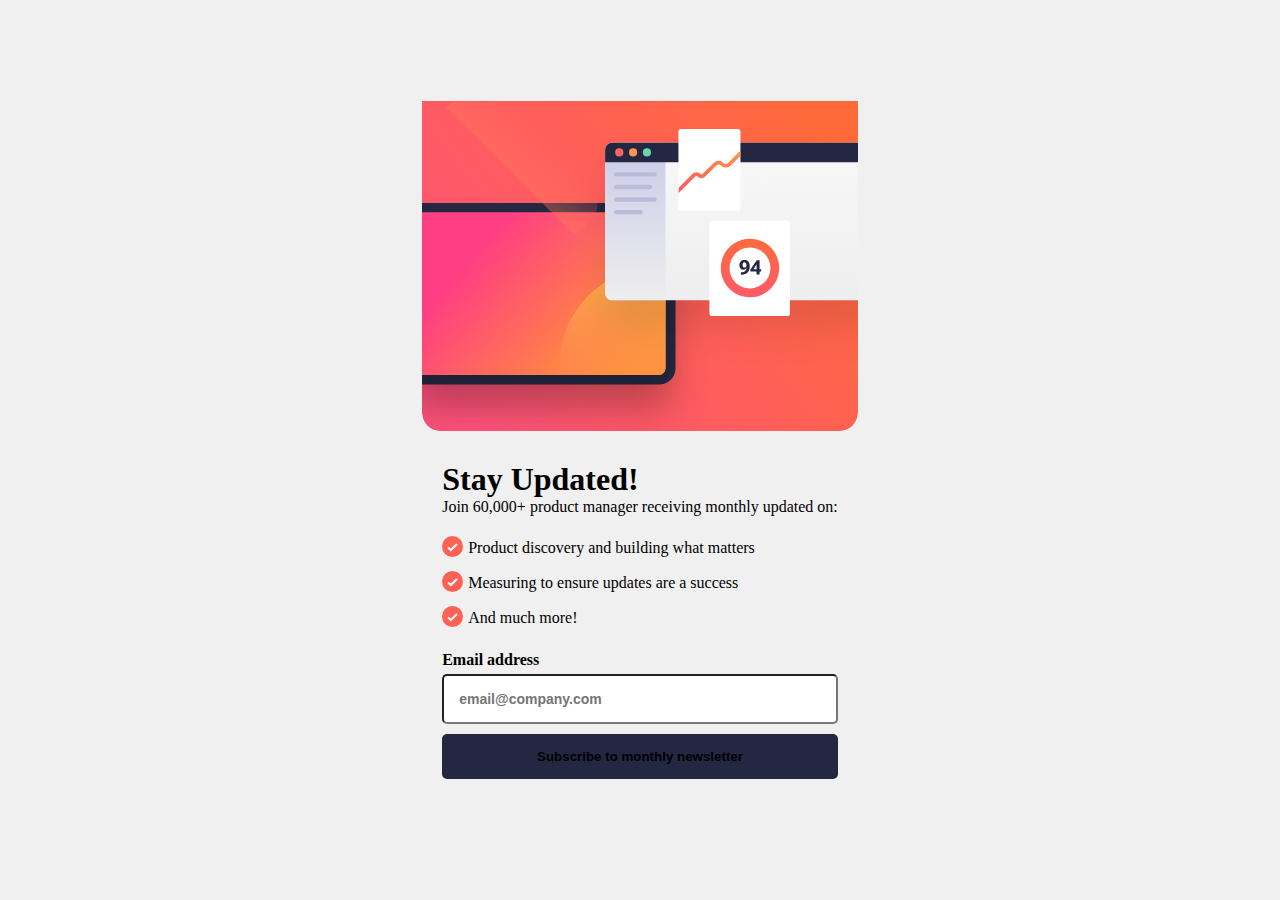
==== index.html @ 48703f50 "first commit" ====
<!DOCTYPE html>
<html lang="en">
  <head>
    <meta charset="UTF-8" />
    <meta name="viewport" content="width=device-width, initial-scale=1.0" />
    <link rel="stylesheet" href="css/style.css" />
    <link
      href="https://fonts.googleapis.com/css2?family=Poppins:wght@300;400;500;600&display=swap"
      rel="stylesheet"
    />
    <title>News letter sign-up form</title>
  </head>
  <body>
    <div class="main-container">
      <img src="images/illustration-sign-up-mobile.svg" alt="" />

      <div class="card-container">
        <h1>Stay Updated!</h1>

        <p>Join 60,000+ product manager receiving monthly updated on:</p>

        <div class="card">
          <div class="card-flex">
            <div>
              <img src="images/icon-list.svg" alt="" />
            </div>
            <p>Product discovery and building what matters</p>
          </div>

          <div class="card-flex">
            <div>
              <img src="images/icon-list.svg" alt="" />
            </div>
            <p>Measuring to ensure updates are a success</p>
          </div>

          <div class="card-flex">
            <div>
              <img src="images/icon-list.svg" alt="" />
            </div>
            <p>And much more!</p>
          </div>

          <div class="email">
            <p class="bold">Email address</p>
            <div class="email-text">
              <input type="text" placeholder="email@company.com" />
            </div>
          </div>

          <button>Subscribe to monthly newsletter</button>
        </div>
      </div>
    </div>
  </body>
</html>
---- css/style.css ----
* {
  margin: 0;
  padding: 0;
  box-sizing: border-box;
}

:root {
  --font-family: "Poppins", sans-serif;
  --main-container: flex;
  --card-container: flex;
  --card-flex: flex;
}

body {
  background-color: #F0F0F0;
  display: grid;
  place-items: center;
  height: 100vh;
}

.main-container {
  display: flex;
  flex-direction: column;
  gap: 10px;
}

.card-container {
  display: flex;
  flex-direction: column;
  padding: 20px;
}

.card {
  display: flex;
  flex-direction: column;
  gap: 10px;
  padding-top: 20px;
}
.card .card-flex {
  display: flex;
  align-items: center;
  gap: 5px;
}

.email {
  display: flex;
  flex-direction: column;
  gap: 5px;
  padding-top: 10px;
}
.email .bold {
  font-weight: 600;
}
.email input {
  width: 100%;
  padding: 15px;
  border-radius: 5px;
  font-size: 14px;
  font-weight: 600;
}

button {
  background-color: #232742;
  padding: 15px;
  font-weight: 600;
  border: none;
  border-radius: 5px;
}/*# sourceMappingURL=style.css.map */
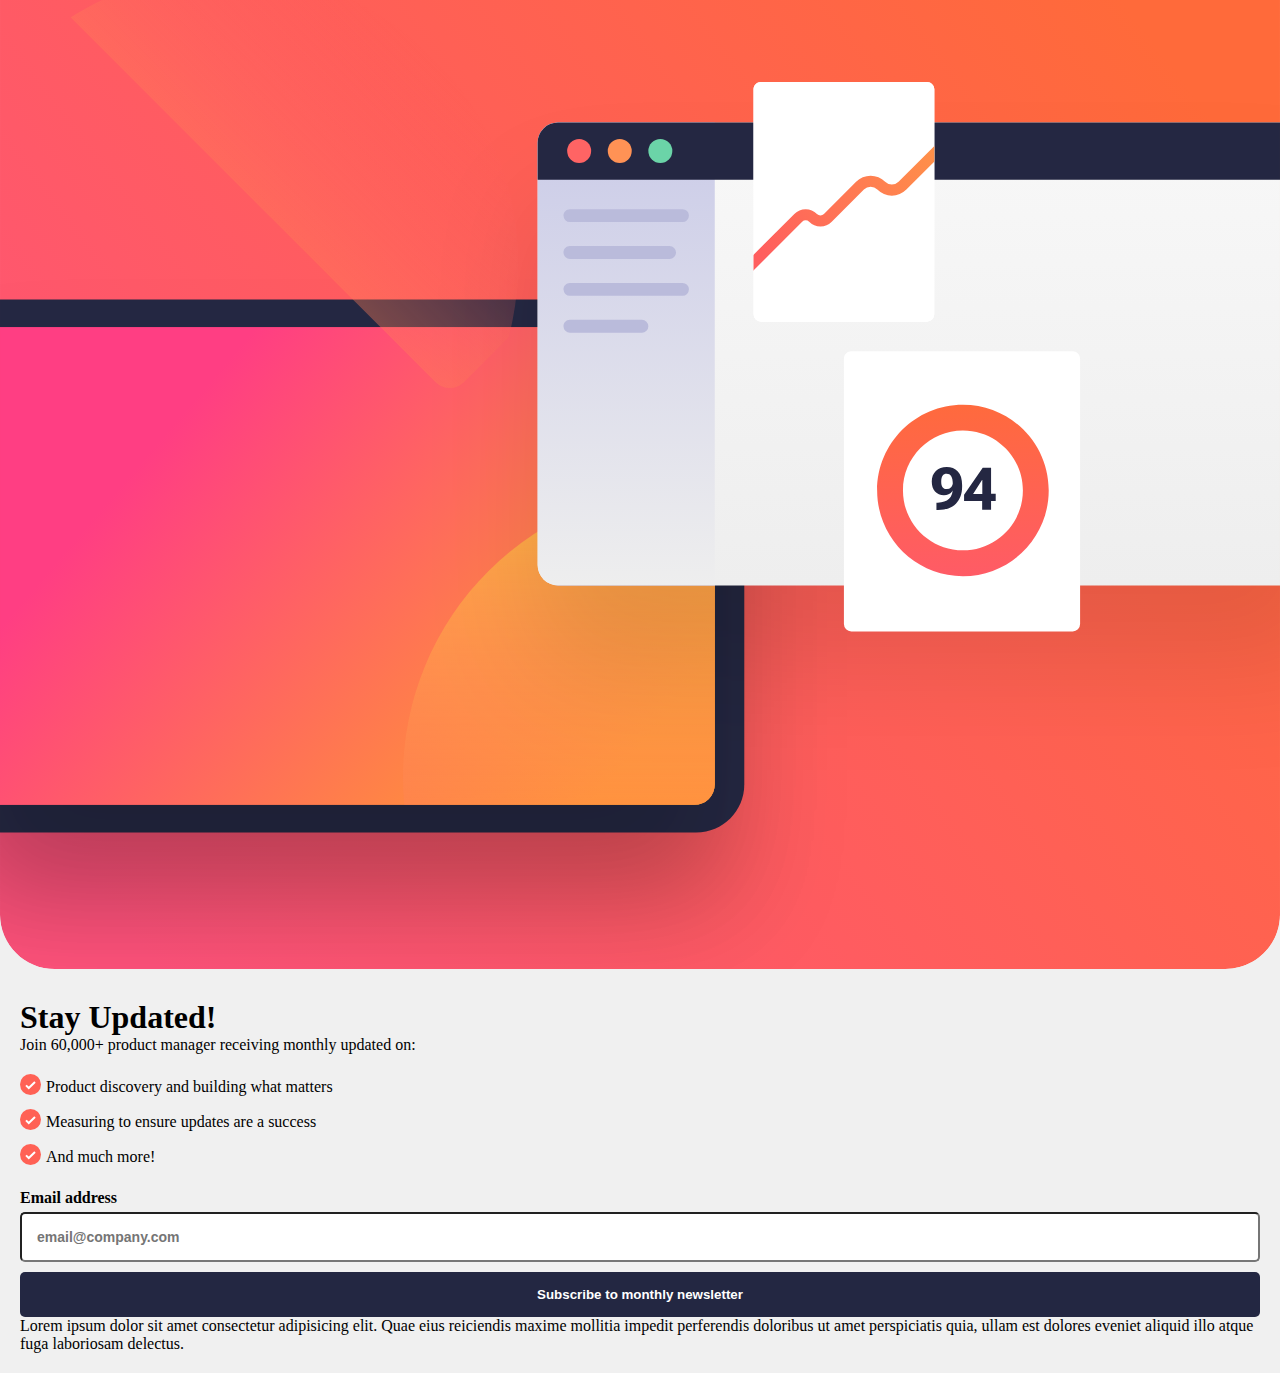
==== commit aca9427f: "first commit" ====
--- a/index.html
+++ b/index.html
@@ -50,6 +50,12 @@
 
           <button>Subscribe to monthly newsletter</button>
         </div>
+        <div>
+          Lorem ipsum dolor sit amet consectetur adipisicing elit. Quae eius
+          reiciendis maxime mollitia impedit perferendis doloribus ut amet
+          perspiciatis quia, ullam est dolores eveniet aliquid illo atque fuga
+          laboriosam delectus.
+        </div>
       </div>
     </div>
   </body>
--- a/css/style.css
+++ b/css/style.css
@@ -65,4 +65,5 @@
   font-weight: 600;
   border: none;
   border-radius: 5px;
+  color: white;
 }/*# sourceMappingURL=style.css.map */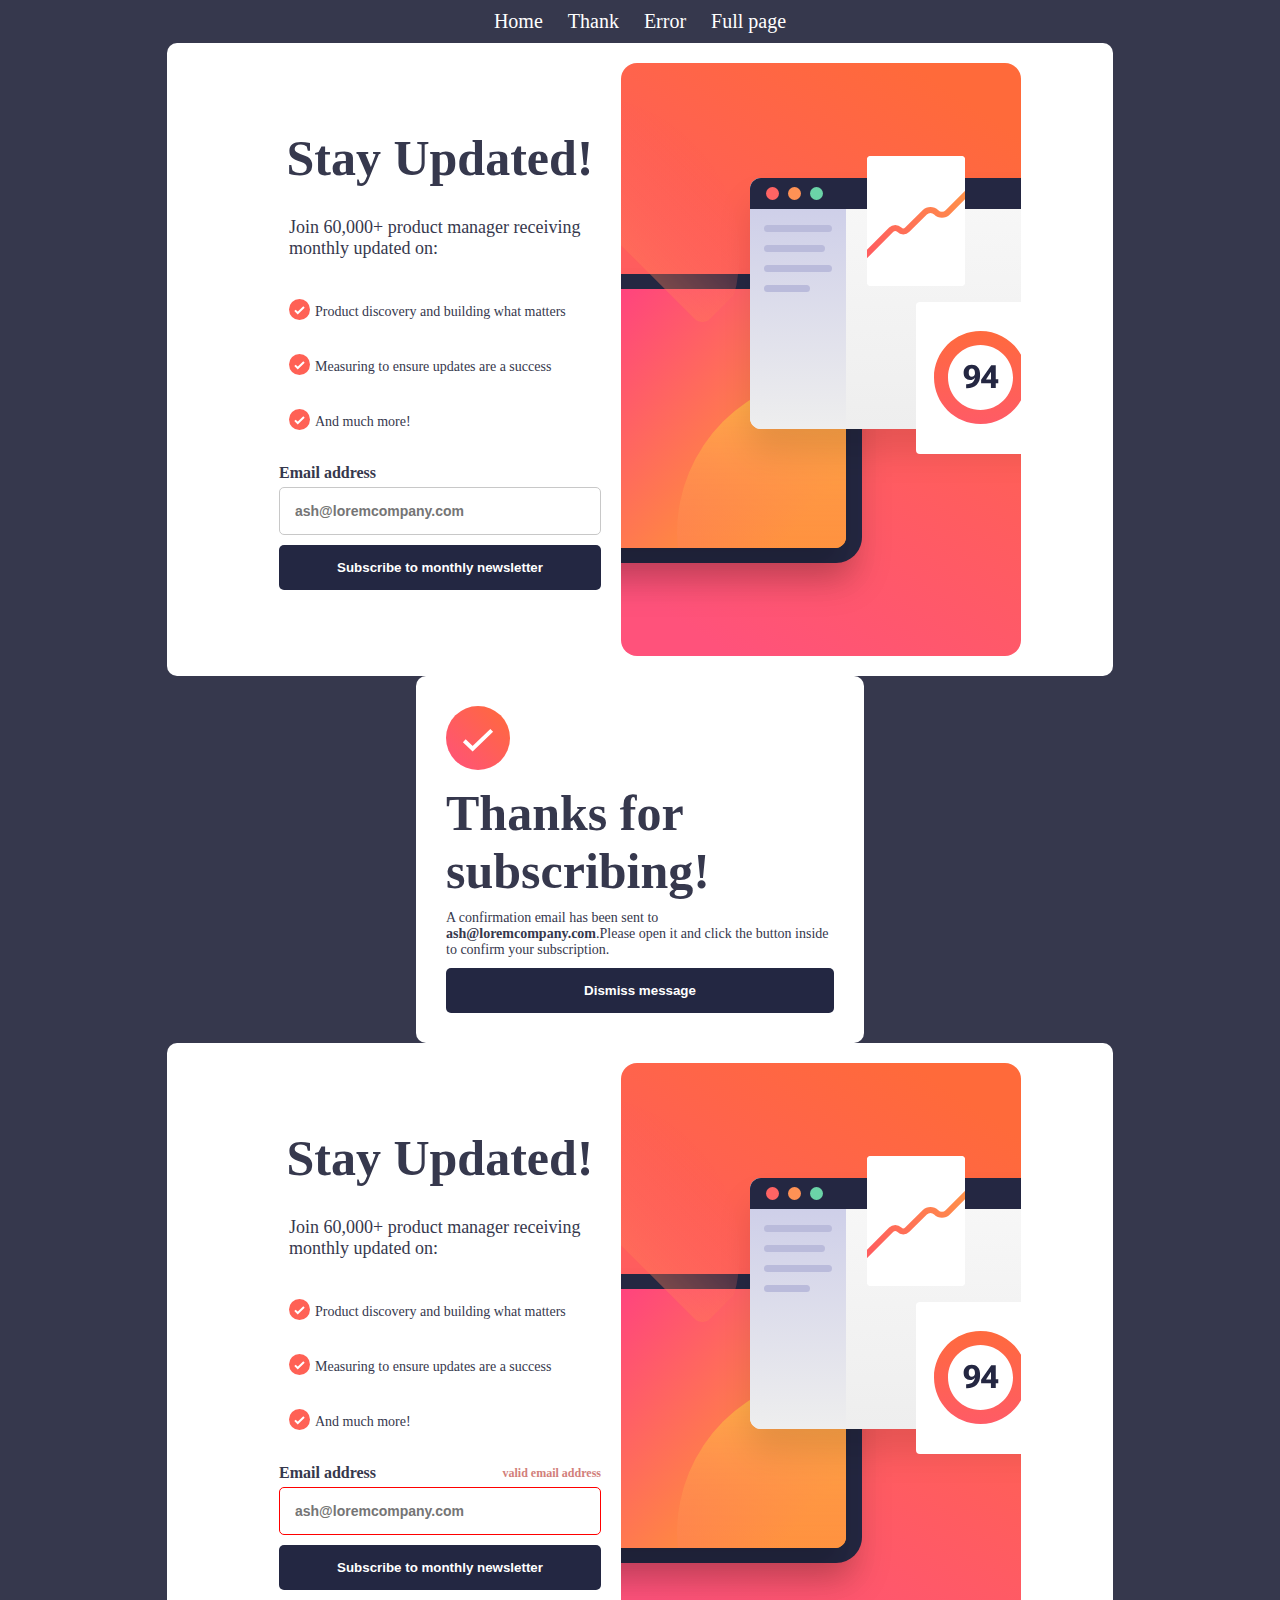
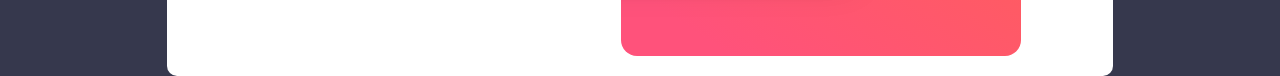
==== commit 14710ddd: "ffffn" ====
--- a/index.html
+++ b/index.html
@@ -11,13 +11,33 @@
     <title>News letter sign-up form</title>
   </head>
   <body>
+    <nav>
+      <a href="/email.html">Home</a>
+      <a href="/thank.html">Thank</a>
+      <a href="/home.html">Error</a>
+      <a href="/index.html">Full page</a>
+    </nav>
+
     <div class="main-container">
-      <img src="images/illustration-sign-up-mobile.svg" alt="" />
+      <div>
+        <img
+          class="mob-img"
+          src="images/illustration-sign-up-mobile.svg"
+          alt=""
+        />
+        <img
+          class="img-desktop"
+          src="images/illustration-sign-up-desktop.svg"
+          alt=""
+        />
+      </div>
 
       <div class="card-container">
         <h1>Stay Updated!</h1>
 
-        <p>Join 60,000+ product manager receiving monthly updated on:</p>
+        <p class="font-size">
+          Join 60,000+ product manager receiving monthly updated on:
+        </p>
 
         <div class="card">
           <div class="card-flex">
@@ -42,20 +62,87 @@
           </div>
 
           <div class="email">
-            <p class="bold">Email address</p>
-            <div class="email-text">
-              <input type="text" placeholder="email@company.com" />
+            <div class="email-flex">
+              <label class="bold">Email address</label>
+            </div>
+            <div class="input-text">
+              <input type="email" placeholder="ash@loremcompany.com " />
+            </div>
+          </div>
+          <button>Subscribe to monthly newsletter</button>
+        </div>
+      </div>
+    </div>
+    <div class="thanks-container">
+      <div class="success-icon">
+        <img src="images/icon-success.svg" alt="" />
+      </div>
+      <h1>Thanks for subscribing!</h1>
+
+      <p>
+        A confirmation email has been sent to
+        <span> ash@loremcompany.com</span>.Please open it and click the button
+        inside to confirm your subscription.
+      </p>
+
+      <button>Dismiss message</button>
+    </div>
+
+    <div class="main-container">
+      <div>
+        <img
+          class="mob-img"
+          src="images/illustration-sign-up-mobile.svg"
+          alt=""
+        />
+        <img
+          class="img-desktop"
+          src="images/illustration-sign-up-desktop.svg"
+          alt=""
+        />
+      </div>
+
+      <div class="card-container">
+        <h1>Stay Updated!</h1>
+
+        <p class="font-size">
+          Join 60,000+ product manager receiving monthly updated on:
+        </p>
+
+        <div class="card">
+          <div class="card-flex">
+            <div>
+              <img src="images/icon-list.svg" alt="" />
+            </div>
+            <p>Product discovery and building what matters</p>
+          </div>
+
+          <div class="card-flex">
+            <div>
+              <img src="images/icon-list.svg" alt="" />
+            </div>
+            <p>Measuring to ensure updates are a success</p>
+          </div>
+
+          <div class="card-flex">
+            <div>
+              <img src="images/icon-list.svg" alt="" />
+            </div>
+            <p>And much more!</p>
+          </div>
+
+          <div class="email">
+            <div class="email-flex">
+              <label class="bold">Email address</label>
+              <span class="font-color">valid email address</span>
+            </div>
+            <div class="input-text error">
+              <input type="email" placeholder="ash@loremcompany.com " />
             </div>
           </div>
 
           <button>Subscribe to monthly newsletter</button>
         </div>
-        <div>
-          Lorem ipsum dolor sit amet consectetur adipisicing elit. Quae eius
-          reiciendis maxime mollitia impedit perferendis doloribus ut amet
-          perspiciatis quia, ullam est dolores eveniet aliquid illo atque fuga
-          laboriosam delectus.
-        </div>
       </div>
     </div>
   </body>
--- a/css/style.css
+++ b/css/style.css
@@ -9,25 +9,100 @@
   --main-container: flex;
   --card-container: flex;
   --card-flex: flex;
+  --primary: #36384D;
+  --secondary: #FFFFFF;
 }
 
 body {
-  background-color: #F0F0F0;
+  background-color: var(--secondary);
   display: grid;
   place-items: center;
   height: 100vh;
 }
+@media (min-width: 48em) {
+  body {
+    background-color: var(--primary);
+  }
+}
+
+nav {
+  background-color: var(--primary);
+  padding: 10px;
+  border: none;
+  font-size: 20px;
+}
+nav a {
+  color: white;
+  padding: 10px;
+  text-decoration: none;
+}
 
 .main-container {
   display: flex;
   flex-direction: column;
-  gap: 10px;
+  align-items: center;
+  justify-content: center;
+}
+@media (min-width: 48em) {
+  .main-container {
+    background-color: var(--secondary);
+    display: flex;
+    flex-direction: row-reverse;
+    justify-content: center;
+    align-items: center;
+    padding: 20px;
+    border-radius: 10px;
+  }
+}
+
+@media (min-width: 48em) {
+  .mob-img {
+    display: none;
+  }
+}
+
+.img-desktop {
+  display: none;
+}
+@media (min-width: 48em) {
+  .img-desktop {
+    display: flex;
+    flex-direction: column;
+    flex-direction: row;
+  }
 }
 
 .card-container {
   display: flex;
   flex-direction: column;
   padding: 20px;
+}
+@media (min-width: 48em) {
+  .card-container {
+    width: 40%;
+  }
+}
+.card-container h1 {
+  color: var(--primary);
+  padding-bottom: 15px;
+}
+@media (min-width: 48em) {
+  .card-container h1 {
+    font-size: 50px;
+    text-align: center;
+    padding-bottom: 20px;
+  }
+}
+.card-container .font-size {
+  color: var(--primary);
+  font-size: 16px;
+}
+@media (min-width: 48em) {
+  .card-container .font-size {
+    color: var(--primary);
+    padding: 10px;
+    font-size: 18px;
+  }
 }
 
 .card {
@@ -41,22 +116,48 @@
   align-items: center;
   gap: 5px;
 }
+@media (min-width: 48em) {
+  .card .card-flex {
+    padding: 10px;
+    color: var(--primary);
+    font-size: 14px;
+  }
+}
 
 .email {
   display: flex;
   flex-direction: column;
   gap: 5px;
   padding-top: 10px;
+  color: var(--primary);
 }
 .email .bold {
   font-weight: 600;
 }
-.email input {
+.email input[type=email] {
   width: 100%;
   padding: 15px;
   border-radius: 5px;
   font-size: 14px;
   font-weight: 600;
+  border: 1px solid #C8C8C8;
+}
+.email .error input {
+  color: var(--red);
+  border-color: red;
+}
+.email .email-flex {
+  display: flex;
+  justify-content: space-between;
+  align-items: center;
+}
+.email .font-color {
+  color: #D27F7B;
+  font-weight: 600;
+  font-size: 12px;
+}
+.email .input-text {
+  color: red;
 }
 
 button {
@@ -66,4 +167,44 @@
   border: none;
   border-radius: 5px;
   color: white;
+}
+
+.thanks-container {
+  background: var(--secondary);
+  display: flex;
+  flex-direction: column;
+  gap: 10px;
+  padding: 20px;
+  border-radius: 10px;
+  color: var(--primary);
+}
+.thanks-container h1 {
+  font-size: 50px;
+}
+.thanks-container span {
+  font-weight: 600;
+}
+@media (min-width: 48em) {
+  .thanks-container {
+    padding: 30px;
+    width: 50%;
+    color: var(--primary);
+    font-size: 14px;
+  }
+}
+@media (min-width: 64em) {
+  .thanks-container {
+    padding: 30px;
+    width: 35%;
+    color: var(--primary);
+    font-size: 14px;
+  }
+}
+@media (min-width: 90em) {
+  .thanks-container {
+    padding: 30px;
+    width: 23%;
+    color: var(--primary);
+    font-size: 14px;
+  }
 }/*# sourceMappingURL=style.css.map */